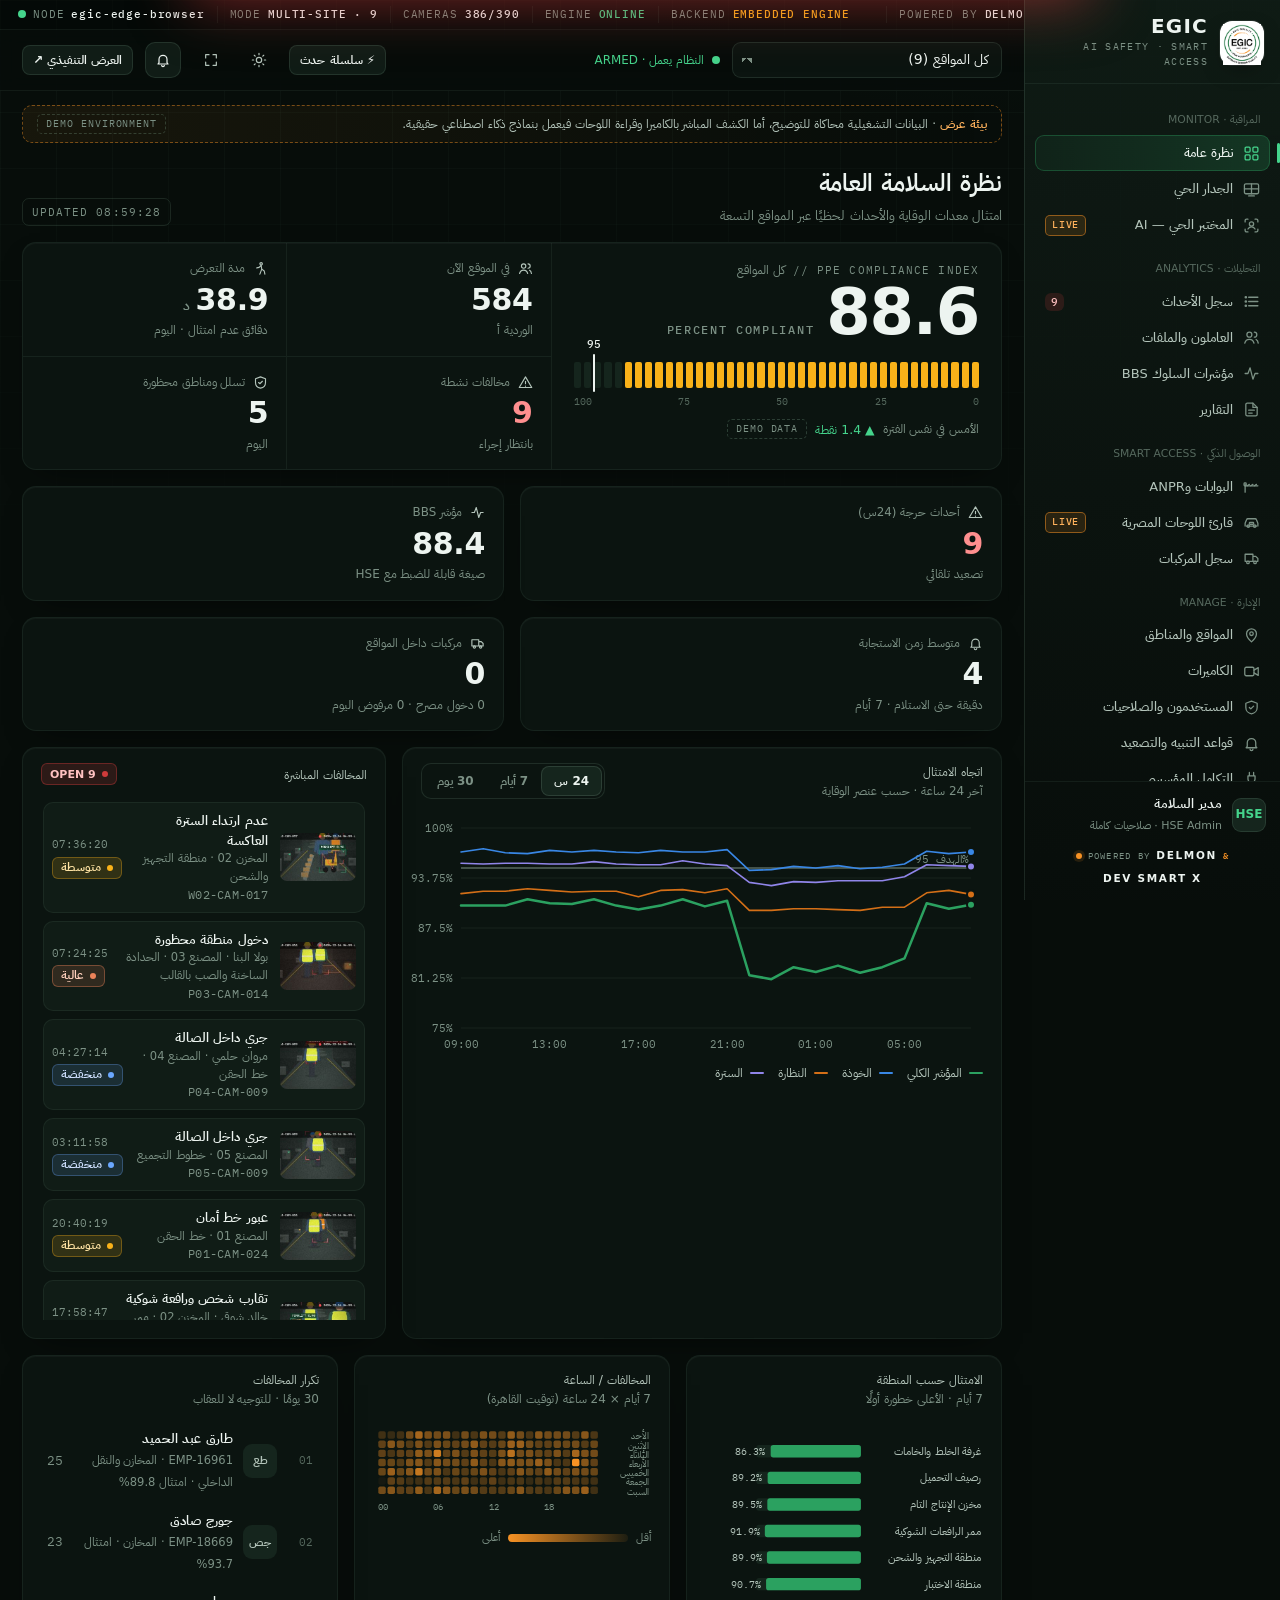
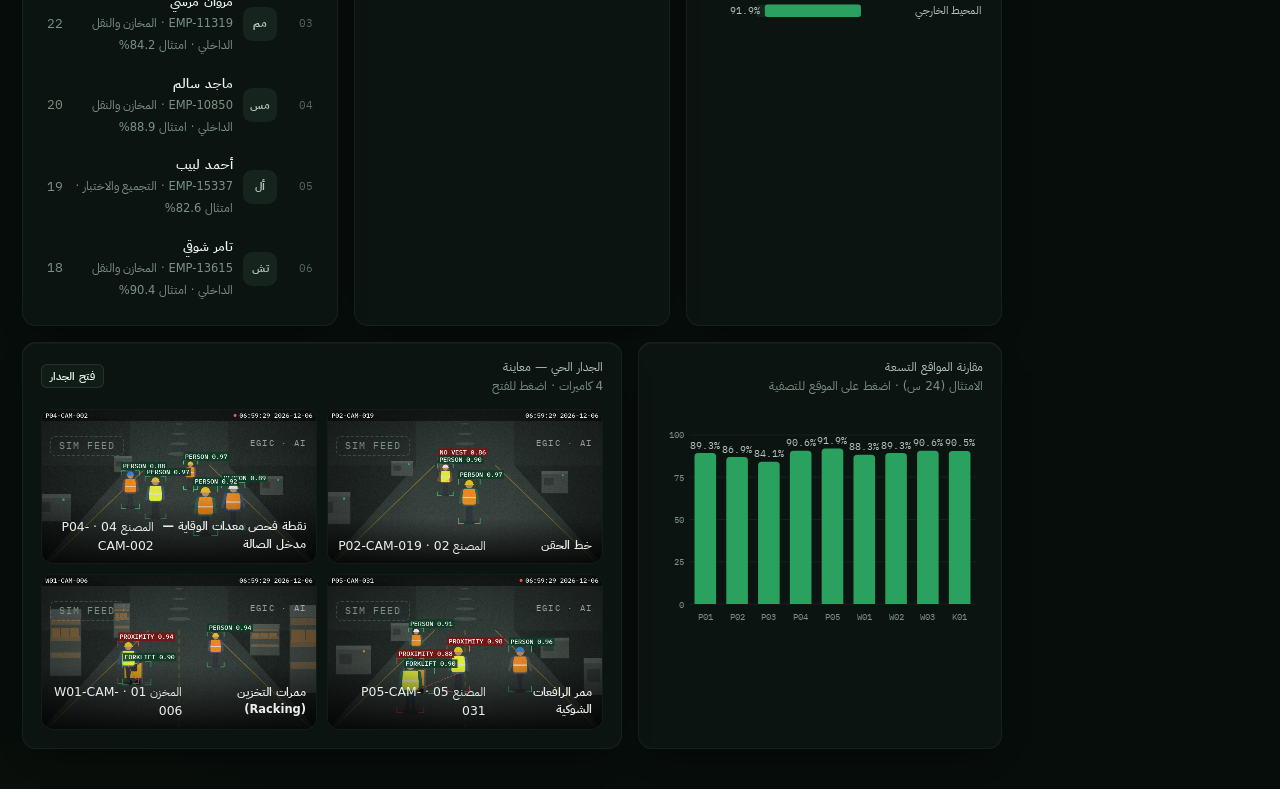
==== platform/console.html @ d5109652 "EGIC platform: real-time fire/smoke, smoking, PPE, pose and Egyptian ANPR - Adopt the EGIC web platf" ====
<!doctype html>
<html lang="ar" dir="rtl" data-theme="dark">
<head>
<meta charset="utf-8">
<meta name="viewport" content="width=device-width, initial-scale=1">
<title>EGIC · منصة السلامة والوصول الذكي</title>
<meta name="description" content="EGIC AI Safety & Smart Access Platform — Operations Console. POWERED BY DELMON & DEV SMART X">
<meta name="theme-color" content="#070D0A">
<link rel="icon" type="image/png" href="assets/egic-favicon.png">
<link rel="manifest" href="manifest.webmanifest">
<link rel="stylesheet" href="styles.css">
<link rel="stylesheet" href="console.css">
<script>try { var t = localStorage.getItem('egic-theme'); if (t) document.documentElement.setAttribute('data-theme', t); } catch (e) {}</script>
</head>
<body>
<div class="app" id="app">
  <aside class="side" id="side" aria-label="القائمة الرئيسية">
    <div class="side-brand">
      <div class="egic-badge"><img src="assets/egic-logo.png" alt="EGIC"></div>
      <div>
        <div class="egic-word">EGIC</div>
        <small>AI SAFETY · SMART ACCESS</small>
      </div>
    </div>
    <nav class="side-nav" id="nav"></nav>
    <div class="side-foot">
      <div class="user"><div class="av">HSE</div><div><b>مدير السلامة</b><span>HSE Admin · صلاحيات كاملة</span></div></div>
      <div class="powered"><span class="dot"></span>POWERED BY <b>DELMON</b><span class="amp">&amp;</span><b>DEV SMART X</b></div>
    </div>
  </aside>

  <main class="main">
    <div class="status" id="status" aria-live="polite"></div>
    <header class="top">
      <button class="btn btn--icon btn--ghost menu-btn" id="menuBtn" aria-label="القائمة"><svg viewBox="0 0 24 24" fill="none" stroke="currentColor" stroke-width="2" stroke-linecap="round"><path d="M4 6h16M4 12h16M4 18h16"/></svg></button>
      <select class="select site-select" id="siteSel" aria-label="اختيار الموقع"></select>
      <span class="armed hide-sm"><span class="dot dot--on"></span>النظام يعمل · ARMED</span>
      <span class="grow"></span>
      <button class="btn btn--sm" id="demoBtn" title="تشغيل سلسلة الحدث التوضيحية">⚡ سلسلة حدث</button>
      <button class="btn btn--icon btn--ghost" id="themeBtn" aria-label="تبديل الوضع الفاتح/الداكن"></button>
      <button class="btn btn--icon btn--ghost" id="fsBtn" aria-label="ملء الشاشة"></button>
      <button class="btn btn--icon bell" id="bellBtn" aria-label="التنبيهات"><span class="count" id="bellCount">0</span></button>
      <a class="btn btn--sm hide-sm" href="index.html">العرض التنفيذي ↗</a>
    </header>
    <div class="demo-ribbon" id="ribbon"><span><b>بيئة عرض</b> · البيانات التشغيلية محاكاة للتوضيح، أما الكشف المباشر بالكاميرا وقراءة اللوحات فيعمل بنماذج ذكاء اصطناعي حقيقية.</span><span class="tag-demo">DEMO ENVIRONMENT</span></div>
    <section class="view" id="view" tabindex="-1"></section>
  </main>
</div>

<div class="scrim" id="scrim"></div>
<aside class="drawer" id="drawer" aria-modal="true" role="dialog"><div class="drawer-h"><div id="drawerTitle"></div><button class="btn btn--icon btn--ghost" id="drawerClose" aria-label="إغلاق">✕</button></div><div class="drawer-b" id="drawerBody"></div></aside>
<div class="modal" id="modal" role="dialog" aria-modal="true"><div class="modal-box"><div class="modal-h"><b id="modalTitle"></b><button class="btn btn--icon btn--ghost" id="modalClose" aria-label="إغلاق">✕</button></div><div class="modal-b" id="modalBody"></div></div></div>
<div class="toasts" id="toasts" aria-live="polite"></div>
<div class="hz-alarm" id="hzAlarm" role="alertdialog" aria-labelledby="hzTitle" aria-live="assertive">
  <div class="hz-box">
    <div class="hz-head"><span class="hz-ic" id="hzIc">🔥</span><div><b id="hzTitle">إنذار حريق</b><span id="hzSub"></span></div></div>
    <img id="hzImg" alt="">
    <div class="hz-meta" id="hzMeta"></div>
    <div class="hz-actions"><button class="btn btn--accent" id="hzAck">استلام الإنذار وإيقاف الصفارة</button><button class="btn" id="hzView">عرض الحدث</button></div>
  </div>
</div>
<div class="sos" id="sos"><div class="sos-in"><img id="sosImg" alt=""><div><b id="sosTitle">🚨 إشارة استغاثة</b><span id="sosSub"></span></div><button class="btn btn--sm" id="sosAck">استلام</button></div></div>

<script src="config.js"></script>
<script src="js/arfix.js"></script>
<script src="js/engine.js"></script>
<script src="js/client.js"></script>
<script src="js/charts.js"></script>
<script src="js/scenes.js"></script>
<script src="js/console.js"></script>
<script src="js/console2.js"></script>
<script src="js/live.js"></script>
</body>
</html>
---- platform/styles.css ----
/*!
 * EGIC · AI Safety & Smart Access Platform — Design System
 * POWERED BY DELMON & DEV SMART X
 * Identity: EGIC green #126D37 · EGIC orange #F79224 · control-room dark
 */

/* ------------------------------------------------------------------ */
/* Fonts (bundled — works offline)                                      */
/* ------------------------------------------------------------------ */
@font-face { font-family: "EGIC Sans"; src: url(assets/fonts/montserrat-latin-var.woff2) format("woff2"); font-weight: 100 900; font-display: swap;
  unicode-range: U+0000-00FF, U+0131, U+0152-0153, U+02BB-02BC, U+02C6, U+02DA, U+02DC, U+0304, U+0308, U+0329, U+2000-206F, U+20AC, U+2122, U+2191, U+2193, U+2212, U+2215, U+FEFF, U+FFFD; }
@font-face { font-family: "EGIC Sans"; src: url(assets/fonts/plex-arabic-300.woff2) format("woff2"); font-weight: 300; font-display: swap; unicode-range: U+0600-06FF, U+0750-077F, U+0870-088E, U+0890-0891, U+0897-08E1, U+08E3-08FF, U+200C-200E, U+2010-2011, U+204F, U+2E41, U+FB50-FDFF, U+FE70-FE74, U+FE76-FEFC; }
@font-face { font-family: "EGIC Sans"; src: url(assets/fonts/plex-arabic-400.woff2) format("woff2"); font-weight: 400; font-display: swap; unicode-range: U+0600-06FF, U+0750-077F, U+0870-088E, U+0890-0891, U+0897-08E1, U+08E3-08FF, U+200C-200E, U+2010-2011, U+204F, U+2E41, U+FB50-FDFF, U+FE70-FE74, U+FE76-FEFC; }
@font-face { font-family: "EGIC Sans"; src: url(assets/fonts/plex-arabic-500.woff2) format("woff2"); font-weight: 500; font-display: swap; unicode-range: U+0600-06FF, U+0750-077F, U+0870-088E, U+0890-0891, U+0897-08E1, U+08E3-08FF, U+200C-200E, U+2010-2011, U+204F, U+2E41, U+FB50-FDFF, U+FE70-FE74, U+FE76-FEFC; }
@font-face { font-family: "EGIC Sans"; src: url(assets/fonts/plex-arabic-600.woff2) format("woff2"); font-weight: 600; font-display: swap; unicode-range: U+0600-06FF, U+0750-077F, U+0870-088E, U+0890-0891, U+0897-08E1, U+08E3-08FF, U+200C-200E, U+2010-2011, U+204F, U+2E41, U+FB50-FDFF, U+FE70-FE74, U+FE76-FEFC; }
@font-face { font-family: "EGIC Sans"; src: url(assets/fonts/plex-arabic-700.woff2) format("woff2"); font-weight: 700 900; font-display: swap; unicode-range: U+0600-06FF, U+0750-077F, U+0870-088E, U+0890-0891, U+0897-08E1, U+08E3-08FF, U+200C-200E, U+2010-2011, U+204F, U+2E41, U+FB50-FDFF, U+FE70-FE74, U+FE76-FEFC; }
@font-face { font-family: "Plex Mono"; src: url(assets/fonts/plex-mono-400.woff2) format("woff2"); font-weight: 400; font-display: swap; }
@font-face { font-family: "Plex Mono"; src: url(assets/fonts/plex-mono-500.woff2) format("woff2"); font-weight: 500 700; font-display: swap; }
/* Arabic inside mono labels falls back to Plex Sans Arabic instead of a system monospace font */
@font-face { font-family: "Plex Mono"; src: url(assets/fonts/plex-arabic-400.woff2) format("woff2"); font-weight: 400; font-display: swap; unicode-range: U+0600-06FF, U+0750-077F, U+0870-088E, U+0890-0891, U+0897-08E1, U+08E3-08FF, U+200C-200E, U+FB50-FDFF, U+FE70-FE74, U+FE76-FEFC; }
@font-face { font-family: "Plex Mono"; src: url(assets/fonts/plex-arabic-600.woff2) format("woff2"); font-weight: 500 700; font-display: swap; unicode-range: U+0600-06FF, U+0750-077F, U+0870-088E, U+0890-0891, U+0897-08E1, U+08E3-08FF, U+200C-200E, U+FB50-FDFF, U+FE70-FE74, U+FE76-FEFC; }

/* ------------------------------------------------------------------ */
/* Tokens                                                               */
/* ------------------------------------------------------------------ */
:root {
  color-scheme: dark;
  --font-ui: "EGIC Sans", "Segoe UI", Tahoma, system-ui, sans-serif;
  --font-mono: "Plex Mono", ui-monospace, "Cascadia Mono", Consolas, monospace;

  --bg-0: #040806; --bg-1: #070D0A; --bg-2: #0B1410; --bg-3: #101C16; --bg-4: #15251D; --bg-5: #1B2F25;
  --line-1: rgba(160, 214, 184, .075); --line-2: rgba(160, 214, 184, .13); --line-3: rgba(160, 214, 184, .22);
  --ink-1: #EDF4F0; --ink-2: #B4C5BB; --ink-3: #7C9185; --ink-4: #56695E;

  --egic-green: #126D37; --egic-orange: #F79224; --egic-ink: #1B1A19;
  --green: #2BA160; --green-hi: #45D48C; --green-soft: rgba(43, 161, 96, .14);
  --orange: #F79224; --orange-hi: #FFB25C; --orange-soft: rgba(247, 146, 36, .13);

  --good: #0ca30c; --warning: #fab219; --serious: #ec835a; --critical: #d03b3b;
  --good-soft: rgba(12, 163, 12, .14); --warning-soft: rgba(250, 178, 25, .14); --serious-soft: rgba(236, 131, 90, .15); --critical-soft: rgba(208, 59, 59, .17);
  --info: #6aa7ff; --info-soft: rgba(106, 167, 255, .13);

  --s1: #2BA160; --s2: #3987e5; --s3: #D46F17; --s4: #9085e9; --s5: #d55181;
  --heat: #F79224; --viz-surface: var(--bg-2);

  --r-1: 6px; --r-2: 10px; --r-3: 14px; --r-4: 20px;
  --shadow-1: 0 1px 0 rgba(255, 255, 255, .03) inset, 0 12px 32px -18px rgba(0, 0, 0, .75);
  --shadow-2: 0 30px 80px -30px rgba(0, 0, 0, .85), 0 0 0 1px var(--line-2);
  --ease: cubic-bezier(.2, .7, .2, 1);
  --sidebar: 256px;
}
:root[data-theme="light"] {
  color-scheme: light;
  --bg-0: #EEF2EF; --bg-1: #F5F7F5; --bg-2: #FFFFFF; --bg-3: #F3F6F4; --bg-4: #EAF0EC; --bg-5: #E1E9E4;
  --line-1: rgba(12, 48, 28, .07); --line-2: rgba(12, 48, 28, .12); --line-3: rgba(12, 48, 28, .2);
  --ink-1: #0E1A13; --ink-2: #3D5046; --ink-3: #62766A; --ink-4: #8A9A90;
  --green: #126D37; --green-hi: #0F7A3C; --green-soft: rgba(18, 109, 55, .09);
  --orange-soft: rgba(247, 146, 36, .12);
  --s1: #126D37; --s2: #2a78d6; --s3: #D2691E; --s4: #4a3aa7; --s5: #c2417a; --heat: #D2691E;
  --shadow-1: 0 1px 2px rgba(10, 30, 20, .06), 0 10px 30px -20px rgba(10, 30, 20, .25);
  --shadow-2: 0 30px 80px -30px rgba(10, 30, 20, .35), 0 0 0 1px var(--line-2);
}

/* ------------------------------------------------------------------ */
/* Base                                                                 */
/* ------------------------------------------------------------------ */
*, *::before, *::after { box-sizing: border-box; }
html { -webkit-text-size-adjust: 100%; text-size-adjust: 100%; }
body { margin: 0; background: var(--bg-1); color: var(--ink-1); font-family: var(--font-ui); font-size: 14px; line-height: 1.55; -webkit-font-smoothing: antialiased; text-rendering: optimizeLegibility; }
button, input, select, textarea { font: inherit; color: inherit; }
button { cursor: pointer; }
a { color: var(--green-hi); text-decoration: none; }
img, svg, canvas, video { display: block; max-width: 100%; }
::selection { background: rgba(247, 146, 36, .35); color: #fff; }
:focus-visible { outline: 2px solid var(--orange); outline-offset: 2px; border-radius: 4px; }
.mono { font-family: var(--font-mono); letter-spacing: .02em; }
.num { font-variant-numeric: tabular-nums; }
.ltr { direction: ltr; unicode-bidi: isolate; }
.muted { color: var(--ink-3); }
.hidden { display: none !important; }
.sr-only { position: absolute; width: 1px; height: 1px; overflow: hidden; clip: rect(0 0 0 0); white-space: nowrap; }
::-webkit-scrollbar { width: 10px; height: 10px; }
::-webkit-scrollbar-thumb { background: var(--line-3); border-radius: 10px; border: 2px solid transparent; background-clip: padding-box; }
::-webkit-scrollbar-track { background: transparent; }

/* ------------------------------------------------------------------ */
/* Brand elements                                                        */
/* ------------------------------------------------------------------ */
.egic-badge { width: 44px; height: 44px; border-radius: 12px; background: #fff; display: grid; place-items: center; padding: 3px; box-shadow: 0 0 0 1px rgba(255, 255, 255, .08), 0 8px 24px -10px rgba(0, 0, 0, .6); flex: none; }
.egic-badge img { width: 100%; height: 100%; object-fit: contain; }
.egic-word { font-family: var(--font-ui); font-weight: 800; letter-spacing: .06em; line-height: 1; }
.powered { display: inline-flex; align-items: center; gap: 8px; font-family: var(--font-mono); font-size: 10.5px; letter-spacing: .14em; text-transform: uppercase; color: var(--ink-3); white-space: nowrap; direction: ltr; }
.powered b { font-family: var(--font-ui); font-weight: 800; letter-spacing: .16em; color: var(--ink-1); }
.powered .amp { color: var(--orange); font-weight: 700; }
.powered .dot { width: 6px; height: 6px; border-radius: 50%; background: var(--orange); box-shadow: 0 0 0 3px var(--orange-soft); }
.powered--lg { font-size: 12px; gap: 10px; }
.powered--lg b { font-size: 14px; }

/* ------------------------------------------------------------------ */
/* Controls                                                             */
/* ------------------------------------------------------------------ */
.btn { display: inline-flex; align-items: center; justify-content: center; gap: 8px; height: 36px; padding: 0 14px; border-radius: var(--r-2); border: 1px solid var(--line-2); background: var(--bg-3); color: var(--ink-1); font-weight: 600; font-size: 13px; transition: background .18s var(--ease), border-color .18s var(--ease), transform .12s; white-space: nowrap; }
.btn:hover { background: var(--bg-4); border-color: var(--line-3); }
.btn:active { transform: translateY(1px); }
.btn:disabled { opacity: .45; cursor: not-allowed; }
.btn svg { width: 16px; height: 16px; flex: none; }
.btn--primary { background: var(--green); border-color: transparent; color: #fff; }
.btn--primary:hover { background: #239a57; }
.btn--accent { background: var(--orange); border-color: transparent; color: #1a1206; }
.btn--accent:hover { background: #ffa446; }
.btn--danger { background: var(--critical-soft); border-color: rgba(208, 59, 59, .45); color: #ffb4b4; }
.btn--ghost { background: transparent; border-color: transparent; color: var(--ink-2); }
.btn--ghost:hover { background: var(--bg-3); color: var(--ink-1); }
.btn--sm { height: 30px; padding: 0 10px; font-size: 12px; border-radius: 8px; }
.btn--xs { height: 24px; padding: 0 8px; font-size: 11px; border-radius: 6px; }
.btn--icon { width: 36px; padding: 0; }
.btn.is-live { border-color: rgba(43, 161, 96, .5); box-shadow: 0 0 0 3px var(--green-soft); }

.seg { display: inline-flex; background: var(--bg-2); border: 1px solid var(--line-2); border-radius: 10px; padding: 3px; gap: 2px; }
.seg button { border: 0; background: transparent; color: var(--ink-3); height: 28px; padding: 0 12px; border-radius: 7px; font-size: 12px; font-weight: 600; }
.seg button[aria-pressed="true"] { background: var(--bg-4); color: var(--ink-1); box-shadow: 0 0 0 1px var(--line-3); }
.seg button:hover { color: var(--ink-1); }

.field { display: grid; gap: 6px; }
.field > span { font-size: 11px; color: var(--ink-3); font-family: var(--font-mono); letter-spacing: .08em; text-transform: uppercase; }
.input, .select { height: 36px; border-radius: 9px; border: 1px solid var(--line-2); background: var(--bg-2); color: var(--ink-1); padding: 0 12px; min-width: 0; }
.select { padding-inline-end: 30px; appearance: none; background-image: linear-gradient(45deg, transparent 50%, var(--ink-3) 50%), linear-gradient(135deg, var(--ink-3) 50%, transparent 50%); background-position: left 14px center, left 9px center; background-size: 5px 5px, 5px 5px; background-repeat: no-repeat; }
.input:focus, .select:focus { outline: none; border-color: var(--green); box-shadow: 0 0 0 3px var(--green-soft); }
.input::placeholder { color: var(--ink-4); }
.switch { display: inline-flex; align-items: center; gap: 8px; font-size: 12.5px; color: var(--ink-2); cursor: pointer; user-select: none; }
.switch input { appearance: none; width: 34px; height: 20px; border-radius: 20px; background: var(--bg-5); position: relative; transition: background .2s; margin: 0; cursor: pointer; }
.switch input::after { content: ""; position: absolute; top: 3px; inset-inline-start: 3px; width: 14px; height: 14px; border-radius: 50%; background: #fff; transition: inset-inline-start .2s var(--ease); }
.switch input:checked { background: var(--green); }
.switch input:checked::after { inset-inline-start: 17px; }

/* chips & badges */
.chip { display: inline-flex; align-items: center; gap: 6px; height: 24px; padding: 0 9px; border-radius: 999px; background: var(--bg-3); border: 1px solid var(--line-2); color: var(--ink-2); font-size: 11.5px; white-space: nowrap; }
.chip i { width: 7px; height: 7px; border-radius: 50%; background: currentColor; flex: none; }
.badge { display: inline-flex; align-items: center; gap: 6px; height: 22px; padding: 0 8px; border-radius: 6px; font-size: 11px; font-weight: 600; border: 1px solid transparent; white-space: nowrap; line-height: 1; }
.badge::before { content: ""; width: 6px; height: 6px; border-radius: 50%; background: var(--bc, currentColor); flex: none; }
.badge--critical { --bc: var(--critical); background: var(--critical-soft); border-color: rgba(208, 59, 59, .38); color: #ffc2c2; }
.badge--high { --bc: var(--serious); background: var(--serious-soft); border-color: rgba(236, 131, 90, .38); color: #ffd1bd; }
.badge--medium { --bc: var(--warning); background: var(--warning-soft); border-color: rgba(250, 178, 25, .32); color: #ffe3a3; }
.badge--low { --bc: var(--info); background: var(--info-soft); border-color: rgba(106, 167, 255, .3); color: #cfe0ff; }
.badge--good { --bc: var(--good); background: var(--good-soft); border-color: rgba(12, 163, 12, .35); color: #b9f0c7; }
.badge--neutral { --bc: var(--ink-3); background: var(--bg-3); border-color: var(--line-2); color: var(--ink-2); }
.badge--live { --bc: var(--orange); background: var(--orange-soft); border-color: rgba(247, 146, 36, .45); color: #ffd6a8; }
.badge--live::before { animation: pulse 1.4s infinite; }
:root[data-theme="light"] .badge--critical { color: #8f1f1f; } :root[data-theme="light"] .badge--high { color: #8a3c17; } :root[data-theme="light"] .badge--medium { color: #7a5200; } :root[data-theme="light"] .badge--low { color: #1c4f9c; } :root[data-theme="light"] .badge--good { color: #0b6b0b; } :root[data-theme="light"] .badge--live { color: #8a4c00; }
.tag-demo { display: inline-flex; align-items: center; gap: 6px; height: 20px; padding: 0 8px; border-radius: 5px; border: 1px dashed var(--line-3); color: var(--ink-3); font-family: var(--font-mono); font-size: 9.5px; letter-spacing: .1em; text-transform: uppercase; white-space: nowrap; }
.tag-real { display: inline-flex; align-items: center; gap: 6px; height: 20px; padding: 0 8px; border-radius: 5px; border: 1px solid rgba(247, 146, 36, .5); background: var(--orange-soft); color: var(--orange-hi); font-family: var(--font-mono); font-size: 9.5px; letter-spacing: .1em; text-transform: uppercase; white-space: nowrap; }
:root[data-theme="light"] .tag-real { color: #8a4c00; }

@keyframes pulse { 0% { box-shadow: 0 0 0 0 rgba(247, 146, 36, .6); } 70% { box-shadow: 0 0 0 6px rgba(247, 146, 36, 0); } 100% { box-shadow: 0 0 0 0 rgba(247, 146, 36, 0); } }
@keyframes pulse-green { 0% { box-shadow: 0 0 0 0 rgba(69, 212, 140, .55); } 70% { box-shadow: 0 0 0 6px rgba(69, 212, 140, 0); } 100% { box-shadow: 0 0 0 0 rgba(69, 212, 140, 0); } }
@keyframes spin { to { transform: rotate(360deg); } }
@keyframes fade-up { from { opacity: 0; transform: translateY(8px); } to { opacity: 1; transform: none; } }
@keyframes flash-red { 0%, 100% { box-shadow: 0 0 0 0 rgba(208, 59, 59, 0); } 30% { box-shadow: 0 0 0 4px rgba(208, 59, 59, .9), 0 0 60px rgba(208, 59, 59, .45); } }
.dot { width: 8px; height: 8px; border-radius: 50%; display: inline-block; flex: none; }
.dot--on { background: var(--green-hi); animation: pulse-green 2s infinite; }
.dot--warn { background: var(--warning); } .dot--off { background: var(--critical); } .dot--idle { background: var(--ink-4); }

/* cards */
.card { background: var(--bg-2); border: 1px solid var(--line-1); border-radius: var(--r-3); box-shadow: var(--shadow-1); position: relative; min-width: 0; }
.card-h { display: flex; align-items: center; justify-content: space-between; gap: 12px; padding: 14px 18px 10px; min-height: 48px; }
.card-t { font-family: var(--font-mono); font-size: 11.5px; letter-spacing: .12em; text-transform: uppercase; color: var(--ink-2); display: flex; align-items: center; gap: 8px; }
.card-t svg { width: 16px; height: 16px; flex: none; color: var(--ink-3); }
.card-t b { font-family: var(--font-ui); font-size: 14px; letter-spacing: 0; text-transform: none; color: var(--ink-1); font-weight: 600; }
.card-sub { font-size: 12px; color: var(--ink-3); }
.card-b { padding: 4px 18px 18px; }
.card-actions { display: flex; gap: 6px; align-items: center; flex-wrap: wrap; }
.card--flush .card-b { padding: 0; }
.card-foot { border-top: 1px solid var(--line-1); padding: 10px 18px; font-size: 11.5px; color: var(--ink-3); display: flex; align-items: center; justify-content: space-between; gap: 10px; }

/* stat tiles */
.stat { padding: 16px 18px; display: grid; gap: 6px; align-content: start; }
.stat-l { font-size: 11px; color: var(--ink-3); font-family: var(--font-mono); letter-spacing: .1em; text-transform: uppercase; display: flex; align-items: center; gap: 8px; }
.stat-l svg { width: 15px; height: 15px; color: var(--ink-2); }
.stat-v { font-size: 30px; font-weight: 600; line-height: 1.05; letter-spacing: -.01em; }
.stat-v small { font-size: 13px; color: var(--ink-3); font-weight: 500; margin-inline-start: 6px; }
.stat-s { font-size: 12px; color: var(--ink-3); display: flex; align-items: center; gap: 8px; flex-wrap: wrap; }
.delta { font-family: var(--font-mono); font-size: 11.5px; }
.delta.up-good, .delta.down-good { color: var(--green-hi); }
.delta.up-bad, .delta.down-bad { color: #ff8a8a; }
.stat-v.is-critical { color: #ff8f8f; }
:root[data-theme="light"] .stat-v.is-critical { color: #b42424; }

/* tables */
.table-wrap { overflow: auto; max-width: 100%; }
.tbl { width: 100%; border-collapse: separate; border-spacing: 0; font-size: 13px; }
.tbl th { position: sticky; top: 0; background: var(--bg-2); z-index: 1; text-align: start; font-family: var(--font-mono); font-weight: 500; font-size: 10.5px; letter-spacing: .12em; text-transform: uppercase; color: var(--ink-3); padding: 10px 14px; border-bottom: 1px solid var(--line-2); white-space: nowrap; }
.tbl td { padding: 10px 14px; border-bottom: 1px solid var(--line-1); vertical-align: middle; }
.tbl tr.is-click { cursor: pointer; }
.tbl tbody tr:hover td { background: var(--bg-3); }
.tbl tr.is-new td { animation: row-new 2.4s var(--ease); }
@keyframes row-new { 0% { background: rgba(247, 146, 36, .22); } 100% { background: transparent; } }
.tbl .thumb { width: 64px; height: 40px; border-radius: 6px; object-fit: cover; background: var(--bg-4); border: 1px solid var(--line-2); }
.tbl .strong { font-weight: 600; }
.pager { display: flex; align-items: center; justify-content: space-between; gap: 10px; padding: 10px 14px; font-size: 12px; color: var(--ink-3); }

/* toasts */
.toasts { position: fixed; bottom: 20px; left: 20px; z-index: 90; display: grid; gap: 10px; width: min(380px, calc(100vw - 32px)); }
.toast { display: grid; grid-template-columns: auto 1fr auto; gap: 12px; align-items: center; background: var(--bg-3); border: 1px solid var(--line-3); border-radius: 12px; padding: 12px 14px; box-shadow: var(--shadow-2); animation: fade-up .3s var(--ease); }
.toast img { width: 64px; height: 40px; object-fit: cover; border-radius: 6px; }
.toast-t { font-weight: 600; font-size: 13px; }
.toast-s { font-size: 12px; color: var(--ink-3); }
.toast--critical { border-color: rgba(208, 59, 59, .6); box-shadow: var(--shadow-2), 0 0 0 1px rgba(208, 59, 59, .35), 0 0 40px -10px rgba(208, 59, 59, .6); }
.toast--live { border-color: rgba(247, 146, 36, .6); }

/* drawer + modal */
.scrim { position: fixed; inset: 0; background: rgba(0, 0, 0, .55); backdrop-filter: blur(3px); z-index: 70; opacity: 0; pointer-events: none; transition: opacity .25s; }
.scrim.is-open { opacity: 1; pointer-events: auto; }
.drawer { position: fixed; top: 0; bottom: 0; left: 0; width: min(560px, 100vw); background: var(--bg-2); border-inline-end: 1px solid var(--line-2); z-index: 80; transform: translateX(-102%); visibility: hidden; transition: transform .32s var(--ease), visibility 0s linear .32s; display: flex; flex-direction: column; box-shadow: var(--shadow-2); }
.drawer.is-open { transform: none; visibility: visible; transition: transform .32s var(--ease), visibility 0s; }
.drawer-h { display: flex; align-items: center; justify-content: space-between; padding: 16px 20px; border-bottom: 1px solid var(--line-2); gap: 12px; }
.drawer-b { padding: 18px 20px; overflow: auto; flex: 1; }
.modal { position: fixed; z-index: 85; inset: 0; display: grid; place-items: center; padding: 20px; pointer-events: none; }
.modal-box { width: min(680px, 100%); max-height: calc(100vh - 40px); overflow: auto; background: var(--bg-2); border: 1px solid var(--line-2); border-radius: 16px; box-shadow: var(--shadow-2); pointer-events: none; visibility: hidden; transform: translateY(10px) scale(.98); opacity: 0; transition: transform .28s var(--ease), opacity .28s, visibility 0s linear .28s; }
.modal.is-open .modal-box { transform: none; opacity: 1; pointer-events: auto; visibility: visible; transition: transform .28s var(--ease), opacity .28s, visibility 0s; }
.modal-h { display: flex; justify-content: space-between; align-items: center; gap: 10px; padding: 16px 20px; border-bottom: 1px solid var(--line-1); }
.modal-b { padding: 18px 20px; }
.kv { display: grid; grid-template-columns: minmax(110px, 38%) 1fr; gap: 8px 14px; font-size: 13px; }
.kv dt { color: var(--ink-3); font-size: 12px; }
.kv dd { margin: 0; font-weight: 500; min-width: 0; overflow-wrap: anywhere; }

/* ------------------------------------------------------------------ */
/* Charts                                                               */
/* ------------------------------------------------------------------ */
.viz { direction: ltr; position: relative; width: 100%; }
.viz svg { overflow: visible; }
.viz-grid { stroke: var(--line-1); stroke-width: 1; }
.viz-target { stroke: var(--ink-3); stroke-width: 1; }
.viz-target-label { fill: var(--ink-3); }
.viz-tick { fill: var(--ink-3); font-family: var(--font-mono); font-size: 10.5px; }
.viz-label { fill: var(--ink-2); font-family: var(--font-ui); font-size: 12px; }
.viz-value { fill: var(--ink-2); font-family: var(--font-mono); font-size: 11px; }
.viz-cross { stroke: var(--ink-3); stroke-width: 1; }
.viz-track { fill: var(--bg-4); }
.viz-bar { transition: filter .15s; }
.viz-bar.is-hover { filter: brightness(1.25); }
.viz-cell.is-hover { stroke: var(--ink-1); stroke-width: 1; }
.viz-hit.is-click { cursor: pointer; }
.viz-legend { display: flex; flex-wrap: wrap; gap: 6px 14px; margin-top: 10px; font-size: 12px; color: var(--ink-2); }
.viz-legend-item { display: inline-flex; align-items: center; gap: 7px; background: none; border: 0; padding: 0; color: inherit; }
.viz-legend-item.is-muted { opacity: .45; }
.viz-legend-key.is-line { width: 14px; height: 2px; border-radius: 2px; }
.viz-legend-key.is-rect { width: 10px; height: 10px; border-radius: 2px; }
.viz-tip { position: fixed; top: 0; left: 0; z-index: 200; pointer-events: none; opacity: 0; transition: opacity .12s; background: var(--bg-4); border: 1px solid var(--line-3); border-radius: 10px; padding: 9px 11px; min-width: 150px; box-shadow: var(--shadow-2); font-size: 12px; }
.viz-tip-title { font-family: var(--font-mono); font-size: 10.5px; color: var(--ink-3); margin-bottom: 6px; letter-spacing: .06em; }
.viz-tip-row { display: grid; grid-template-columns: 14px auto 1fr; gap: 8px; align-items: center; }
.viz-tip-key { width: 12px; height: 2px; border-radius: 2px; }
.viz-tip-row strong { font-family: var(--font-mono); font-size: 12.5px; color: var(--ink-1); }
.viz-tip-label { color: var(--ink-3); }
.viz-scale { display: flex; align-items: center; gap: 8px; font-size: 11px; color: var(--ink-3); margin-top: 8px; justify-content: flex-start; direction: rtl; }
.viz-scale i { width: 120px; height: 8px; border-radius: 4px; background: linear-gradient(to left, rgba(247, 146, 36, .08), var(--heat)); }
.viz-table { width: 100%; border-collapse: collapse; font-size: 12.5px; }
.viz-table th, .viz-table td { padding: 7px 10px; border-bottom: 1px solid var(--line-1); text-align: start; }
.viz-table th { color: var(--ink-3); font-weight: 500; font-size: 11px; }
.viz-spark { display: inline-block; vertical-align: middle; }
.viz-meter { position: relative; display: grid; grid-template-columns: repeat(40, 1fr); gap: 3px; height: 26px; direction: ltr; }
.viz-meter i { border-radius: 2px; background: var(--bg-4); }
.viz-meter i.is-bad { background: var(--critical); } .viz-meter i.is-warn { background: var(--warning); } .viz-meter i.is-good { background: var(--green); } .viz-meter i.is-off { background: var(--bg-4); }
.viz-meter-target { position: absolute; top: -8px; bottom: -4px; width: 2px; background: var(--ink-1); border-radius: 2px; }
.viz-meter-target span { position: absolute; top: -18px; left: 50%; transform: translateX(-50%); font-family: var(--font-mono); font-size: 10.5px; color: var(--ink-1); }
.viz-meter-scale { display: flex; justify-content: space-between; direction: rtl; font-family: var(--font-mono); font-size: 10px; color: var(--ink-4); margin-top: 6px; }
.viz-meter { direction: rtl; }

/* ------------------------------------------------------------------ */
/* Licence plates                                                        */
/* ------------------------------------------------------------------ */
.plate { display: inline-flex; flex-direction: column; border-radius: 6px; overflow: hidden; background: #f6f6f1; border: 2px solid #1c1c1c; color: #111; box-shadow: 0 2px 0 rgba(0, 0, 0, .35); min-width: 150px; font-family: var(--font-ui); vertical-align: middle; }
.plate-band { display: flex; justify-content: space-between; align-items: center; padding: 1px 8px; background: #7fb2df; color: #0c1d33; font-weight: 800; font-size: 10px; letter-spacing: .12em; line-height: 1.4; }
.plate-band span:last-child { letter-spacing: 0; font-size: 11px; }
.plate--truck .plate-band { background: #d9534a; color: #fff; }
.plate--visitor .plate-band { background: #e39a3b; color: #1a1206; }
.plate-body { display: flex; flex-wrap: nowrap; white-space: nowrap; align-items: center; justify-content: space-between; padding: 2px 10px; gap: 8px; font-weight: 700; font-size: 20px; line-height: 1.35; }
.plate-body i { width: 1.5px; align-self: stretch; background: #222; margin: 3px 0; }
.plate-digits { letter-spacing: .06em; }
.plate-letters { letter-spacing: .02em; }
.plate--sm { min-width: 104px; border-width: 1.5px; } .plate--sm .plate-band { font-size: 7.5px; padding: 0 6px; } .plate--sm .plate-band span:last-child { font-size: 8.5px; } .plate--sm .plate-body { font-size: 14px; padding: 0 7px; gap: 5px; }
.plate--lg { min-width: 260px; border-width: 3px; border-radius: 9px; } .plate--lg .plate-band { font-size: 13px; padding: 2px 12px; } .plate--lg .plate-band span:last-child { font-size: 15px; } .plate--lg .plate-body { font-size: 40px; padding: 4px 16px; }
.plate--ksa { background: #fbfbf7; }
.plate-ksa { font-family: var(--font-mono); font-size: 9px; background: #0d6b3d; color: #fff; padding: 2px 3px; border-radius: 2px; margin-inline-start: 4px; }
.plate-latin { font-family: var(--font-mono); font-size: 11px; text-align: center; border-top: 1px solid #ccc; padding: 1px 0; }

/* ------------------------------------------------------------------ */
/* Motion preferences                                                     */
/* ------------------------------------------------------------------ */
@media (prefers-reduced-motion: reduce) {
  *, *::before, *::after { animation-duration: .001ms !important; animation-iteration-count: 1 !important; transition-duration: .001ms !important; scroll-behavior: auto !important; }
}

/* Arabic is cursive: tracked / monospace label styles must not apply to Arabic runs (see js/arfix.js) */
.ar-run { font-family: var(--font-ui) !important; letter-spacing: 0 !important; text-transform: none !important; font-size: 1.08em; }
---- platform/console.css ----
/*!
 * EGIC · Operations Console — layout & views
 * POWERED BY DELMON & DEV SMART X
 */
.app { display: grid; grid-template-columns: var(--sidebar) minmax(0, 1fr); min-height: 100vh; background: radial-gradient(1200px 600px at 85% -10%, rgba(18, 109, 55, .16), transparent 60%), radial-gradient(900px 500px at 0% 110%, rgba(247, 146, 36, .06), transparent 60%), var(--bg-1); }
.app::before { content: ""; position: fixed; inset: 0; pointer-events: none; background-image: linear-gradient(var(--line-1) 1px, transparent 1px), linear-gradient(90deg, var(--line-1) 1px, transparent 1px); background-size: 56px 56px; mask-image: linear-gradient(to bottom, rgba(0, 0, 0, .55), transparent 70%); z-index: 0; }

/* sidebar (right side in RTL) */
.side { position: sticky; top: 0; height: 100vh; display: flex; flex-direction: column; background: linear-gradient(180deg, rgba(16, 28, 22, .92), rgba(8, 14, 11, .96)); border-inline-end: 1px solid var(--line-2); z-index: 5; }
.side-brand { display: flex; align-items: center; gap: 12px; padding: 16px 16px 14px; border-bottom: 1px solid var(--line-1); }
.side-brand .egic-word { font-size: 20px; }
.side-brand small { display: block; font-family: var(--font-mono); font-size: 9.5px; letter-spacing: .14em; color: var(--ink-3); margin-top: 4px; text-transform: uppercase; }
.side-nav { flex: 1; overflow: auto; padding: 10px 10px 16px; }
.nav-group { margin-top: 12px; }
.nav-group > span { display: block; padding: 6px 10px; font-family: var(--font-mono); font-size: 10px; letter-spacing: .18em; color: var(--ink-4); text-transform: uppercase; }
.nav-item { display: flex; align-items: center; gap: 10px; width: 100%; height: 36px; padding: 0 10px; border-radius: 9px; border: 0; background: transparent; color: var(--ink-2); font-size: 13px; font-weight: 500; text-align: start; position: relative; transition: background .15s, color .15s; }
.nav-item svg { width: 17px; height: 17px; color: var(--ink-3); flex: none; }
.nav-item:hover { background: var(--bg-3); color: var(--ink-1); }
.nav-item.is-active { background: linear-gradient(90deg, rgba(43, 161, 96, .08), rgba(43, 161, 96, .22)); color: var(--ink-1); box-shadow: inset 0 0 0 1px rgba(43, 161, 96, .35); }
.nav-item.is-active::before { content: ""; position: absolute; inset-inline-start: -10px; top: 8px; bottom: 8px; width: 3px; border-radius: 3px; background: var(--green-hi); }
.nav-item.is-active svg { color: var(--green-hi); }
.nav-item .nav-badge { margin-inline-start: auto; font-family: var(--font-mono); font-size: 9.5px; letter-spacing: .08em; padding: 2px 6px; border-radius: 5px; border: 1px solid rgba(247, 146, 36, .5); color: var(--orange-hi); background: var(--orange-soft); }
.nav-item .nav-count { margin-inline-start: auto; font-family: var(--font-mono); font-size: 10.5px; color: #ffc2c2; background: var(--critical-soft); border-radius: 6px; padding: 1px 6px; }
.side-foot { border-top: 1px solid var(--line-1); padding: 12px 14px 14px; display: grid; gap: 12px; }
.user { display: flex; align-items: center; gap: 10px; }
.user .av { width: 34px; height: 34px; border-radius: 9px; background: var(--bg-4); border: 1px solid var(--line-2); display: grid; place-items: center; font-weight: 700; color: var(--green-hi); font-size: 12px; }
.user b { display: block; font-size: 13px; font-weight: 600; }
.user span { font-size: 11px; color: var(--ink-3); }
.side-foot .powered { font-size: 9px; gap: 6px; flex-wrap: wrap; white-space: normal; justify-content: center; }
.side-foot .powered b { font-size: 10.5px; }

/* main column */
.main { min-width: 0; display: flex; flex-direction: column; position: relative; z-index: 1; }
.status { direction: ltr; display: flex; align-items: center; gap: 0; height: 30px; padding: 0 18px; border-bottom: 1px solid var(--line-1); background: rgba(4, 8, 6, .6); font-family: var(--font-mono); font-size: 10.5px; letter-spacing: .08em; color: var(--ink-3); overflow: hidden; white-space: nowrap; }
.status > span { display: inline-flex; align-items: center; gap: 7px; padding: 0 12px; border-inline-start: 1px solid var(--line-1); }
.status > span:first-child { border: 0; padding-inline-start: 0; }
.status b { color: var(--ink-1); font-weight: 500; }
.status .ok { color: var(--green-hi); } .status .warn { color: var(--warning); }
.status .spacer { flex: 1; border: 0; }
.top { position: sticky; top: 0; z-index: 20; display: flex; align-items: center; gap: 12px; padding: 12px 22px; background: rgba(7, 13, 10, .82); backdrop-filter: saturate(1.2) blur(10px); border-bottom: 1px solid var(--line-1); }
:root[data-theme="light"] .top { background: rgba(245, 247, 245, .9); }
:root[data-theme="light"] .status { background: rgba(255, 255, 255, .7); }
:root[data-theme="light"] .side { background: #fff; }
.top .site-select { min-width: 190px; }
.top .grow { flex: 1; }
.armed { display: inline-flex; align-items: center; gap: 8px; font-family: var(--font-mono); font-size: 11px; letter-spacing: .12em; color: var(--green-hi); }
.bell { position: relative; }
.bell .count { position: absolute; top: -5px; inset-inline-end: -5px; min-width: 18px; height: 18px; padding: 0 5px; border-radius: 9px; background: var(--critical); color: #fff; font-size: 10px; font-weight: 700; display: grid; place-items: center; font-family: var(--font-mono); }
.demo-ribbon { display: flex; align-items: center; justify-content: space-between; gap: 12px; margin: 14px 22px 0; padding: 8px 14px; border-radius: 10px; border: 1px dashed rgba(247, 146, 36, .45); background: linear-gradient(90deg, rgba(247, 146, 36, .07), transparent); font-size: 12px; color: var(--ink-2); }
.demo-ribbon b { color: var(--orange-hi); font-weight: 600; }
:root[data-theme="light"] .demo-ribbon b { color: #8a4c00; }
.view:focus { outline: none; }
.view { padding: 18px 22px 40px; display: grid; gap: 16px; align-content: start; min-width: 0; }
.view-h { display: flex; align-items: flex-end; justify-content: space-between; gap: 14px; flex-wrap: wrap; margin-top: 4px; }
.view-h h1 { margin: 0; font-size: 24px; font-weight: 600; letter-spacing: -.01em; }
.view-h p { margin: 4px 0 0; color: var(--ink-3); font-size: 13px; }
.view-h .actions { display: flex; gap: 8px; align-items: center; flex-wrap: wrap; }
.updated { font-family: var(--font-mono); font-size: 10.5px; letter-spacing: .1em; color: var(--ink-3); border: 1px solid var(--line-2); border-radius: 7px; padding: 5px 9px; }
.filters { display: flex; flex-wrap: wrap; gap: 10px; align-items: end; }
.filters .field { min-width: 150px; }

.grid { display: grid; gap: 16px; }
.g-4 { grid-template-columns: repeat(4, minmax(0, 1fr)); }
.g-3 { grid-template-columns: repeat(3, minmax(0, 1fr)); }
.g-2 { grid-template-columns: repeat(2, minmax(0, 1fr)); }
.g-main { grid-template-columns: minmax(0, 1.65fr) minmax(0, 1fr); }
.g-main-r { grid-template-columns: minmax(0, 1fr) minmax(0, 1.65fr); }
.span-2 { grid-column: span 2; }
.hero-kpi { display: grid; grid-template-columns: minmax(0, 1.7fr) repeat(2, minmax(0, 1fr)); gap: 0; }
.hero-kpi > * + * { border-inline-start: 1px solid var(--line-1); }
.kpi-main { padding: 18px 22px 20px; }
.kpi-main .big { font-size: 64px; font-weight: 600; line-height: 1; letter-spacing: -.02em; display: flex; align-items: baseline; gap: 12px; }
.kpi-main .big small { font-size: 12px; font-family: var(--font-mono); letter-spacing: .14em; color: var(--ink-3); font-weight: 500; }
.kpi-stack { display: grid; }
.kpi-stack > * + * { border-top: 1px solid var(--line-1); }

/* live feed list */
.feed { display: grid; gap: 8px; max-height: 520px; overflow: auto; padding: 2px; }
.feed-item { display: grid; grid-template-columns: 76px 1fr auto; gap: 12px; align-items: center; padding: 8px; border-radius: 10px; border: 1px solid var(--line-1); background: var(--bg-3); cursor: pointer; transition: border-color .15s, background .15s; text-align: start; width: 100%; color: inherit; }
.feed-item:hover { border-color: var(--line-3); background: var(--bg-4); }
.feed-item img { width: 76px; height: 48px; border-radius: 7px; object-fit: cover; background: var(--bg-5); }
.feed-item .ft { font-weight: 600; font-size: 12.5px; }
.feed-item .fs { font-size: 11.5px; color: var(--ink-3); }
.feed-item .fm { font-family: var(--font-mono); font-size: 10.5px; color: var(--ink-3); text-align: end; display: grid; gap: 4px; justify-items: end; }
.feed-item.is-new { animation: fade-up .35s var(--ease), row-new 2.4s var(--ease); }
.feed-item.is-live { border-color: rgba(247, 146, 36, .5); }
.empty { padding: 28px; text-align: center; color: var(--ink-3); font-size: 13px; }

/* repeat offenders / ranked list */
.rank { display: grid; gap: 4px; }
.rank-row { display: grid; grid-template-columns: 26px 34px 1fr auto; gap: 10px; align-items: center; padding: 7px 6px; border-radius: 8px; cursor: pointer; }
.rank-row:hover { background: var(--bg-3); }
.rank-row .n { font-family: var(--font-mono); color: var(--ink-4); font-size: 11px; }
.rank-row .av { width: 34px; height: 34px; border-radius: 9px; background: var(--bg-4); display: grid; place-items: center; font-size: 11px; font-weight: 700; color: var(--ink-2); overflow: hidden; }
.rank-row .av img { width: 100%; height: 100%; object-fit: cover; }
.rank-row b { display: block; font-size: 13px; font-weight: 600; }
.rank-row span { font-size: 11.5px; color: var(--ink-3); }
.rank-row .v { font-family: var(--font-mono); font-size: 13px; }

/* live wall */
.wall { display: grid; gap: 10px; }
.wall.n1 { grid-template-columns: 1fr; } .wall.n4 { grid-template-columns: repeat(2, minmax(0, 1fr)); } .wall.n9 { grid-template-columns: repeat(3, minmax(0, 1fr)); } .wall.n16 { grid-template-columns: repeat(4, minmax(0, 1fr)); }
.tile { position: relative; border-radius: 12px; overflow: hidden; background: #000; border: 1px solid var(--line-2); aspect-ratio: 16 / 9; }
.tile canvas, .tile video { width: 100%; height: 100%; object-fit: cover; display: block; }
.tile-cap { position: absolute; inset-inline: 0; bottom: 0; display: flex; justify-content: space-between; align-items: center; gap: 8px; padding: 18px 10px 8px; background: linear-gradient(transparent, rgba(0, 0, 0, .82)); font-size: 11.5px; color: #e9f0ec; }
.tile-cap b { font-weight: 600; }
.tile-tag { position: absolute; top: 26px; left: 8px; }
.tile.is-alert { animation: flash-red 1.2s 2; border-color: rgba(208, 59, 59, .8); }
.tile .brandmark { position: absolute; top: 26px; right: 10px; font-family: var(--font-mono); font-size: 9px; letter-spacing: .14em; color: rgba(255, 255, 255, .55); direction: ltr; }

/* ---------------- live AI lab ---------------- */
.lab { display: grid; grid-template-columns: minmax(0, 1fr) 360px; gap: 16px; align-items: start; }
.lab-stage { position: relative; border-radius: 16px; overflow: hidden; background: #020403; border: 1px solid var(--line-2); aspect-ratio: 16 / 9; box-shadow: var(--shadow-2); }
.lab-stage canvas { position: absolute; inset: 0; width: 100%; height: 100%; }
.lab-stage video { position: absolute; width: 1px; height: 1px; opacity: 0; pointer-events: none; }
.lab-stage.is-alert { animation: flash-red 1.1s 2; }
.lab-hud { position: absolute; top: 12px; inset-inline: 12px; display: flex; justify-content: space-between; gap: 10px; pointer-events: none; }
.lab-hud .l, .lab-hud .r { display: flex; gap: 8px; flex-wrap: wrap; }
.hud-chip { display: inline-flex; align-items: center; gap: 7px; height: 26px; padding: 0 10px; border-radius: 8px; background: rgba(0, 0, 0, .55); backdrop-filter: blur(6px); border: 1px solid rgba(255, 255, 255, .12); color: #eef5f1; font-family: var(--font-mono); font-size: 11px; letter-spacing: .06em; direction: ltr; }
.hud-chip.rec::before { content: ""; width: 8px; height: 8px; border-radius: 50%; background: #ff4d4d; animation: pulse 1.4s infinite; }
.lab-brand { position: absolute; bottom: 10px; inset-inline-start: 12px; pointer-events: none; }
.lab-brand .powered { color: rgba(255, 255, 255, .7); } .lab-brand .powered b { color: #fff; }
.lab-empty { position: absolute; inset: 0; display: grid; place-items: center; text-align: center; padding: 30px; color: var(--ink-2); background: radial-gradient(600px 300px at 50% 40%, rgba(43, 161, 96, .14), transparent 70%), #030605; }
.lab-empty h3 { margin: 12px 0 6px; font-size: 20px; font-weight: 600; color: var(--ink-1); }
.lab-empty p { margin: 0 auto 18px; max-width: 460px; font-size: 13.5px; color: var(--ink-3); }
.lab-empty .row { display: flex; gap: 10px; flex-wrap: wrap; justify-content: center; }
.lab-loading { position: absolute; inset: 0; display: grid; place-items: center; background: rgba(2, 4, 3, .82); z-index: 3; }
.lab-loading .box { width: min(420px, 90%); text-align: center; }
.lab-loading .bar { height: 4px; border-radius: 4px; background: var(--bg-4); overflow: hidden; margin: 14px 0 8px; }
.lab-loading .bar i { display: block; height: 100%; width: 0; background: linear-gradient(90deg, var(--green), var(--orange)); transition: width .25s; }
.spinner { width: 34px; height: 34px; border-radius: 50%; border: 3px solid var(--bg-5); border-top-color: var(--green-hi); animation: spin 1s linear infinite; margin: 0 auto; }
.lab-controls { display: flex; flex-wrap: wrap; gap: 10px; align-items: center; margin-top: 12px; }
.lab-side { display: grid; gap: 14px; }
.idcard { display: grid; grid-template-columns: 64px 1fr; gap: 14px; align-items: center; }
.idcard .ph { width: 64px; height: 64px; border-radius: 14px; background: var(--bg-4); border: 1px solid var(--line-2); overflow: hidden; display: grid; place-items: center; font-weight: 700; color: var(--ink-3); }
.idcard .ph img { width: 100%; height: 100%; object-fit: cover; }
.idcard b { font-size: 17px; font-weight: 600; display: block; }
.idcard span { font-size: 12px; color: var(--ink-3); }
.ppe-list { display: grid; gap: 8px; }
.ppe-row { display: grid; grid-template-columns: 40px 1fr auto; gap: 12px; align-items: center; padding: 10px 12px; border-radius: 12px; background: var(--bg-3); border: 1px solid var(--line-1); transition: border-color .2s, background .2s; }
.ppe-row .ic { width: 40px; height: 40px; border-radius: 10px; display: grid; place-items: center; background: var(--bg-4); color: var(--ink-2); }
.ppe-row .ic svg { width: 22px; height: 22px; }
.ppe-row b { font-size: 14px; font-weight: 600; }
.ppe-row small { display: block; font-size: 11px; color: var(--ink-3); font-family: var(--font-mono); letter-spacing: .06em; }
.ppe-row.is-ok { border-color: rgba(12, 163, 12, .35); } .ppe-row.is-ok .ic { background: var(--good-soft); color: #7fe39a; }
.ppe-row.is-miss { border-color: rgba(208, 59, 59, .55); background: linear-gradient(90deg, rgba(208, 59, 59, .05), rgba(208, 59, 59, .14)); } .ppe-row.is-miss .ic { background: var(--critical-soft); color: #ff9b9b; }
.state-pill { font-family: var(--font-mono); font-size: 10.5px; letter-spacing: .1em; padding: 4px 8px; border-radius: 6px; border: 1px solid var(--line-2); color: var(--ink-3); }
.is-ok .state-pill { color: #9df0b1; border-color: rgba(12, 163, 12, .45); }
.is-miss .state-pill { color: #ffb0b0; border-color: rgba(208, 59, 59, .55); }
.verdict { display: flex; align-items: center; justify-content: space-between; gap: 10px; padding: 12px 14px; border-radius: 12px; font-weight: 600; background: var(--bg-3); border: 1px solid var(--line-2); }
.verdict.is-ok { background: var(--good-soft); border-color: rgba(12, 163, 12, .4); }
.verdict.is-bad { background: var(--critical-soft); border-color: rgba(208, 59, 59, .5); }
.timer { height: 4px; border-radius: 4px; background: var(--bg-4); overflow: hidden; margin-top: 8px; }
.timer i { display: block; height: 100%; width: 0; background: var(--critical); transition: width .15s linear; }
.captures { display: grid; grid-template-columns: repeat(3, 1fr); gap: 8px; }
.captures button { padding: 0; border: 1px solid var(--line-2); border-radius: 8px; overflow: hidden; background: #000; aspect-ratio: 16 / 10; }
.captures img { width: 100%; height: 100%; object-fit: cover; }
.modelbar { display: flex; flex-wrap: wrap; gap: 8px; }
.modelbar .chip b { color: var(--ink-1); font-weight: 600; }
.mode-cards { display: grid; grid-template-columns: repeat(3, minmax(0, 1fr)); gap: 10px; }
.mode-card { text-align: start; padding: 12px 14px; border-radius: 12px; background: var(--bg-3); border: 1px solid var(--line-2); color: inherit; display: grid; gap: 4px; }
.mode-card b { font-size: 13.5px; } .mode-card span { font-size: 11.5px; color: var(--ink-3); }
.mode-card[aria-pressed="true"] { border-color: rgba(43, 161, 96, .6); background: linear-gradient(180deg, rgba(43, 161, 96, .14), rgba(43, 161, 96, .04)); box-shadow: 0 0 0 3px var(--green-soft); }
.mode-card .new { justify-self: start; font-family: var(--font-mono); font-size: 9.5px; letter-spacing: .1em; padding: 2px 6px; border-radius: 5px; background: var(--orange-soft); color: var(--orange-hi); border: 1px solid rgba(247, 146, 36, .45); }

/* SOS banner */
.sos { position: fixed; top: 0; inset-inline: 0; z-index: 95; transform: translateY(-110%); transition: transform .35s var(--ease); }
.sos.is-on { transform: none; }
.sos-in { margin: 10px auto 0; width: min(920px, calc(100vw - 24px)); display: grid; grid-template-columns: auto 1fr auto; gap: 16px; align-items: center; padding: 14px 18px; border-radius: 14px; background: linear-gradient(90deg, #5a0f0f, #2a0808); border: 1px solid rgba(255, 90, 90, .7); box-shadow: 0 20px 60px -10px rgba(208, 59, 59, .6); color: #fff; }
.sos-in img { width: 96px; height: 60px; object-fit: cover; border-radius: 8px; }
.sos-in b { font-size: 18px; }
.sos-in span { display: block; font-size: 12.5px; opacity: .85; }

/* profile */
.profile-h { display: grid; grid-template-columns: 96px 1fr auto; gap: 20px; align-items: center; padding: 20px 22px; }
.profile-h .ph { width: 96px; height: 96px; border-radius: 22px; background: var(--bg-4); border: 1px solid var(--line-2); overflow: hidden; display: grid; place-items: center; font-size: 28px; font-weight: 700; color: var(--ink-3); }
.profile-h .ph img { width: 100%; height: 100%; object-fit: cover; }
.profile-h h2 { margin: 0; font-size: 26px; font-weight: 600; }
.profile-h .meta { display: flex; flex-wrap: wrap; gap: 8px; margin-top: 8px; }
.timeline { display: grid; gap: 12px; }
.tl-item { display: grid; grid-template-columns: 200px 1fr auto; gap: 16px; align-items: center; padding: 12px; border-radius: 12px; background: var(--bg-3); border: 1px solid var(--line-1); }
.tl-item img { width: 200px; height: 112px; object-fit: cover; border-radius: 9px; background: #000; cursor: zoom-in; }
.tl-item.is-live { border-color: rgba(247, 146, 36, .5); background: linear-gradient(90deg, rgba(247, 146, 36, .06), var(--bg-3) 40%); }
.tl-item .ttl { font-weight: 600; font-size: 14.5px; }
.tl-item .chips { display: flex; gap: 6px; flex-wrap: wrap; margin-top: 8px; }

/* gates */
.gate-cards { display: grid; grid-template-columns: repeat(auto-fill, minmax(230px, 1fr)); gap: 12px; }
.gate-card { padding: 14px; border-radius: 12px; background: var(--bg-3); border: 1px solid var(--line-1); display: grid; gap: 10px; }
.gate-card .gh { display: flex; justify-content: space-between; gap: 8px; align-items: center; }
.gate-card .gh b { font-size: 13px; }
.barrier { display: inline-flex; align-items: center; gap: 6px; font-family: var(--font-mono); font-size: 10.5px; letter-spacing: .08em; }
.barrier i { width: 26px; height: 4px; border-radius: 2px; background: repeating-linear-gradient(90deg, #d33 0 6px, #eee 6px 12px); transform-origin: right center; transition: transform .5s var(--ease); }
.barrier.is-open i { transform: rotate(-60deg); }
.anpr-stage { position: relative; border-radius: 16px; overflow: hidden; background: #020403; border: 1px solid var(--line-2); aspect-ratio: 16 / 9; }
.anpr-stage canvas { position: absolute; inset: 0; width: 100%; height: 100%; }
.anpr-read { display: grid; gap: 12px; justify-items: center; text-align: center; padding: 16px; }
.decision { font-size: 18px; font-weight: 700; padding: 8px 16px; border-radius: 10px; letter-spacing: .02em; }
.decision.AUTHORIZED { background: var(--good-soft); color: #9df0b1; border: 1px solid rgba(12, 163, 12, .5); }
.decision.VISITOR { background: var(--info-soft); color: #cfe0ff; border: 1px solid rgba(106, 167, 255, .45); }
.decision.UNAUTHORIZED { background: var(--serious-soft); color: #ffd1bd; border: 1px solid rgba(236, 131, 90, .5); }
.decision.BLACKLISTED { background: var(--critical-soft); color: #ffc2c2; border: 1px solid rgba(208, 59, 59, .6); }
.decision.UNKNOWN { background: var(--warning-soft); color: #ffe3a3; border: 1px solid rgba(250, 178, 25, .45); }
.samples { display: flex; gap: 8px; overflow: auto; padding-bottom: 4px; }
.samples button { flex: none; width: 92px; height: 62px; border-radius: 8px; overflow: hidden; border: 1px solid var(--line-2); padding: 0; background: #000; }
.samples img { width: 100%; height: 100%; object-fit: cover; }

/* api console */
.code { font-family: var(--font-mono); font-size: 12px; line-height: 1.6; background: #030605; border: 1px solid var(--line-2); border-radius: 10px; padding: 12px 14px; overflow: auto; max-height: 420px; direction: ltr; text-align: left; color: #cfe3d7; white-space: pre; }
:root[data-theme="light"] .code { background: #0d1611; }
.log-row { display: grid; grid-template-columns: 70px 48px 1fr 46px 60px; gap: 10px; font-family: var(--font-mono); font-size: 11.5px; padding: 5px 8px; border-bottom: 1px solid var(--line-1); direction: ltr; text-align: left; }
.log-row .m-GET { color: #8fc7ff; } .log-row .m-POST { color: var(--orange-hi); } .log-row .s2 { color: var(--green-hi); } .log-row .s4, .log-row .s5 { color: #ff8f8f; }
.endpoint { display: grid; grid-template-columns: 56px 1fr auto; gap: 10px; align-items: center; padding: 8px 10px; border-radius: 8px; direction: ltr; text-align: left; font-family: var(--font-mono); font-size: 12px; border: 1px solid var(--line-1); background: var(--bg-3); }
.endpoint + .endpoint { margin-top: 6px; }
.endpoint .m { font-weight: 700; } .endpoint .m.get { color: #8fc7ff; } .endpoint .m.post { color: var(--orange-hi); } .endpoint .m.sse { color: var(--green-hi); }
.endpoint span { color: var(--ink-3); font-family: var(--font-ui); font-size: 12px; direction: rtl; text-align: right; }

/* health */
.node-card { padding: 14px; border-radius: 12px; background: var(--bg-3); border: 1px solid var(--line-1); display: grid; gap: 10px; }
.node-card .nh { display: flex; justify-content: space-between; gap: 8px; align-items: center; }
.bar-row { display: grid; grid-template-columns: 42px 1fr 44px; gap: 8px; align-items: center; font-family: var(--font-mono); font-size: 10.5px; color: var(--ink-3); }
.bar-row .b { height: 6px; border-radius: 4px; background: var(--bg-5); overflow: hidden; }
.bar-row .b i { display: block; height: 100%; border-radius: 4px; background: var(--green); transition: width .6s var(--ease); }
.bar-row .b i.w { background: var(--warning); } .bar-row .b i.c { background: var(--critical); }
.svc { display: flex; flex-wrap: wrap; gap: 6px; }

/* rbac matrix */
.matrix td, .matrix th { text-align: center; }
.matrix td:first-child, .matrix th:first-child { text-align: start; }
.tick { color: var(--green-hi); font-weight: 700; } .cross { color: var(--ink-4); }

/* integrations */
.int-grid { display: grid; grid-template-columns: repeat(auto-fill, minmax(250px, 1fr)); gap: 12px; }
.int-card { padding: 16px; border-radius: 12px; background: var(--bg-3); border: 1px solid var(--line-1); display: grid; gap: 8px; }
.int-card b { font-size: 14.5px; }
.int-card p { margin: 0; font-size: 12.5px; color: var(--ink-3); }

/* responsive */
@media (max-width: 1280px) { .g-4 { grid-template-columns: repeat(2, minmax(0, 1fr)); } .lab { grid-template-columns: minmax(0, 1fr) 320px; } }
@media (max-width: 1080px) {
  .app { grid-template-columns: 1fr; }
  .side { position: fixed; inset-block: 0; inset-inline-start: 0; width: min(280px, 86vw); transform: translateX(105%); transition: transform .3s var(--ease); z-index: 60; }
  .app.nav-open .side { transform: none; box-shadow: var(--shadow-2); }
  .g-main, .g-main-r, .g-3, .lab { grid-template-columns: minmax(0, 1fr); }
  .hero-kpi { grid-template-columns: 1fr; } .hero-kpi > * + * { border-inline-start: 0; border-top: 1px solid var(--line-1); }
  .menu-btn { display: inline-flex !important; }
  .wall.n9, .wall.n16 { grid-template-columns: repeat(2, minmax(0, 1fr)); }
}
@media (max-width: 720px) {
  .g-4, .g-2 { grid-template-columns: minmax(0, 1fr); }
  .span-2 { grid-column: auto; }
  .view { padding: 14px 16px 32px; } .top { padding: 10px 16px; flex-wrap: wrap; } .demo-ribbon { margin: 12px 16px 0; }
  .status { padding: 0 16px; }
  .kpi-main .big { font-size: 48px; }
  .tl-item { grid-template-columns: 1fr; } .tl-item img { width: 100%; height: auto; aspect-ratio: 16 / 9; }
  .profile-h { grid-template-columns: 72px 1fr; } .profile-h .ph { width: 72px; height: 72px; } .profile-h > :last-child { grid-column: 1 / -1; }
  .wall.n4, .wall.n9, .wall.n16 { grid-template-columns: minmax(0, 1fr); }
  .mode-cards { grid-template-columns: minmax(0, 1fr); }
  .top .site-select { min-width: 0; flex: 1; }
  .hide-sm { display: none !important; }
}
.menu-btn { display: none !important; }

/* ---------- Fire / smoke / smoking alarm (global, on every connected screen) ---------- */
.hz-alarm { --hz: 255, 60, 40; position: fixed; inset: 0; z-index: 120; display: none; place-items: center; padding: 16px; background: rgba(40, 0, 0, .55); backdrop-filter: blur(3px); }
.hz-alarm.is-amber { --hz: 255, 170, 40; background: rgba(40, 24, 0, .5); }
.hz-alarm.is-on { display: grid; animation: hzFlash 1s steps(2, jump-none) infinite; }
@keyframes hzFlash { 0% { box-shadow: inset 0 0 0 12px rgba(var(--hz), .95), inset 0 0 160px rgba(var(--hz), .55); } 100% { box-shadow: inset 0 0 0 4px rgba(var(--hz), .35), inset 0 0 60px rgba(var(--hz), .15); } }
.hz-box { width: min(560px, 100%); max-height: calc(100dvh - 32px); overflow: auto; border-radius: 18px; padding: 18px; color: #fff; background: linear-gradient(160deg, #4a0b08, #1d0505); border: 2px solid rgba(var(--hz), .9); box-shadow: 0 30px 90px -10px rgba(var(--hz), .7); display: grid; gap: 14px; }
.hz-alarm.is-amber .hz-box { background: linear-gradient(160deg, #4a3108, #1d1305); }
.hz-head { display: flex; gap: 14px; align-items: center; }
.hz-ic { font-size: 44px; line-height: 1; animation: hzPulse .7s ease-in-out infinite alternate; }
@keyframes hzPulse { to { transform: scale(1.18); } }
.hz-head b { display: block; font-size: clamp(20px, 6vw, 30px); font-weight: 800; }
.hz-head span { display: block; font-size: 13px; opacity: .85; margin-top: 4px; }
.hz-box img { width: 100%; max-height: 42dvh; object-fit: contain; border-radius: 10px; background: #000; }
.hz-box img:not([src]), .hz-box img[src=""] { display: none; }
.hz-meta { display: flex; flex-wrap: wrap; gap: 6px; font-size: 12px; }
.hz-meta span { padding: 4px 9px; border-radius: 999px; background: rgba(255, 255, 255, .1); border: 1px solid rgba(255, 255, 255, .18); font-family: var(--font-mono, monospace); }
.hz-actions { display: flex; flex-wrap: wrap; gap: 8px; }
.hz-actions .btn { flex: 1 1 200px; justify-content: center; min-height: 46px; font-size: 15px; }
@media (prefers-reduced-motion: reduce) { .hz-alarm.is-on, .hz-ic { animation: none; } }
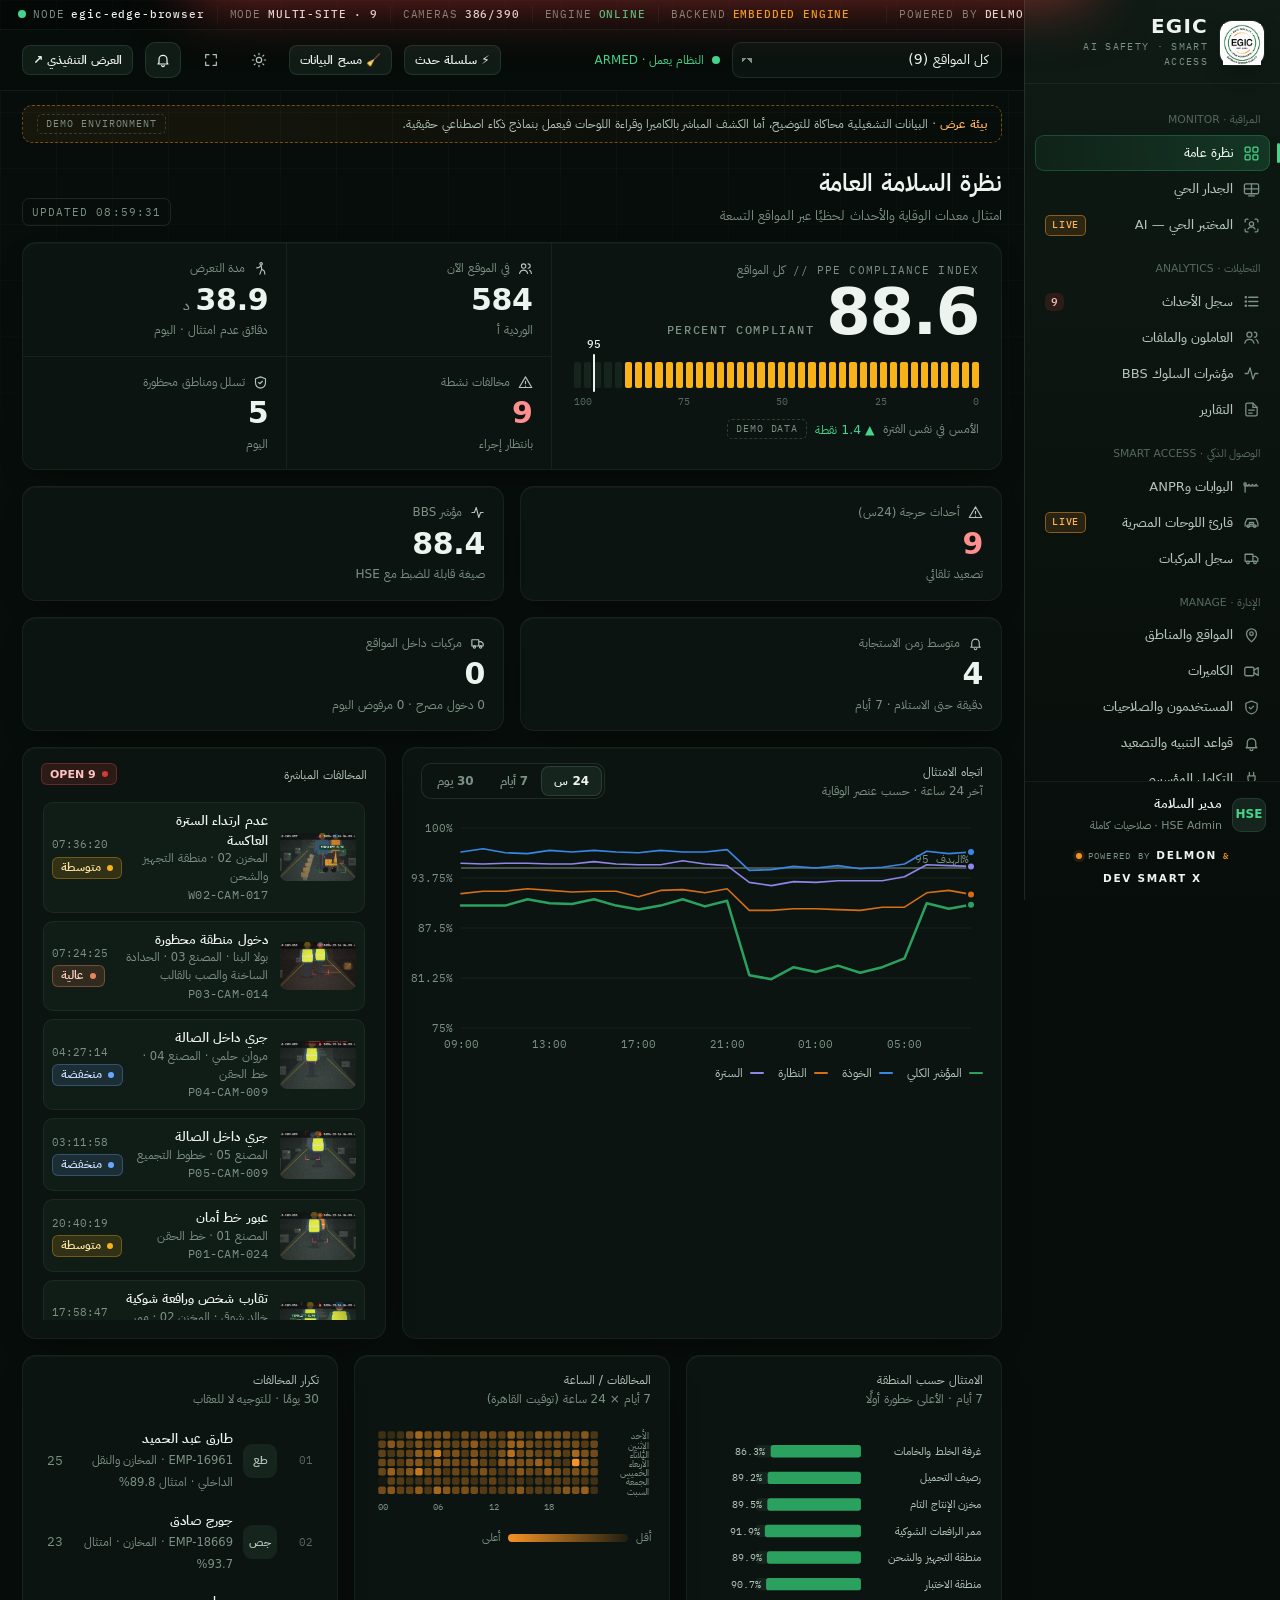
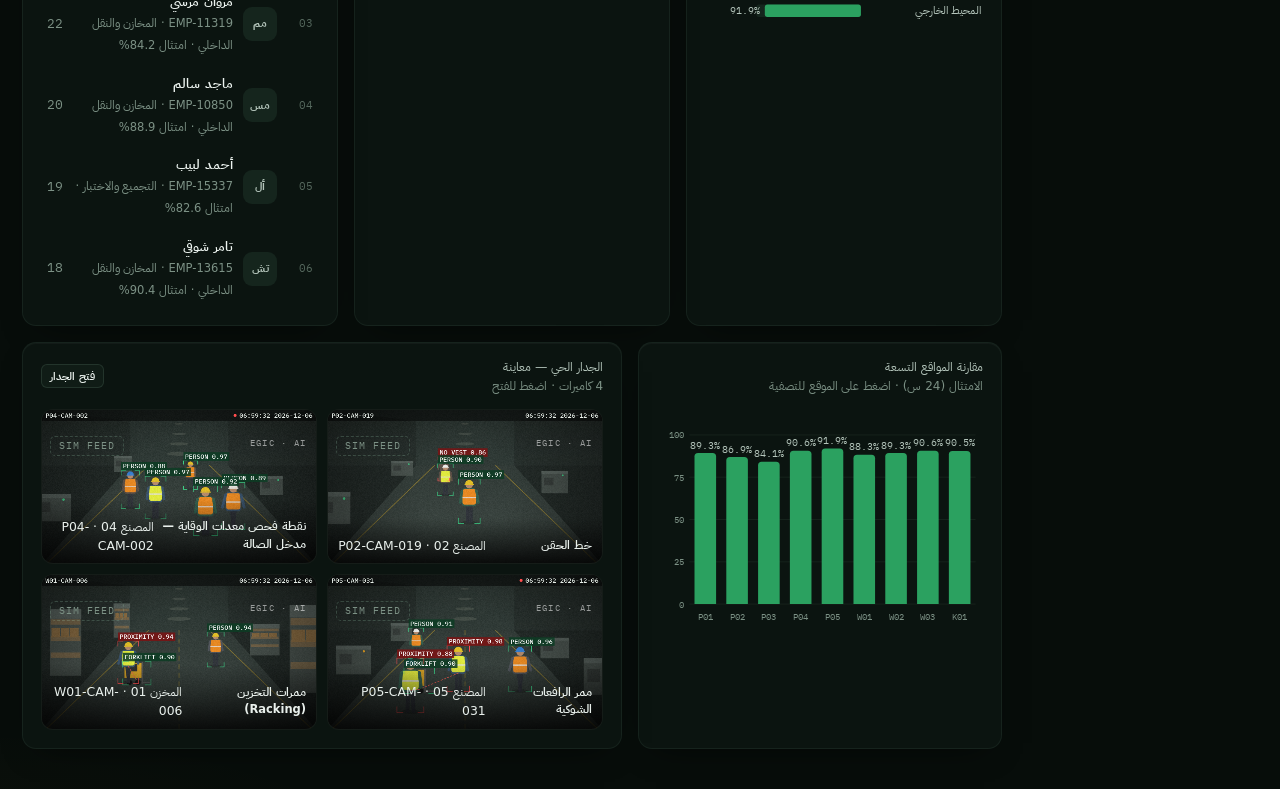
==== commit b4fc8585: "Add "clear test data" button - Header button wipes evidence snapshots + live journal on the server a" ====
--- a/platform/console.html
+++ b/platform/console.html
@@ -37,6 +37,7 @@
       <span class="armed hide-sm"><span class="dot dot--on"></span>النظام يعمل · ARMED</span>
       <span class="grow"></span>
       <button class="btn btn--sm" id="demoBtn" title="تشغيل سلسلة الحدث التوضيحية">⚡ سلسلة حدث</button>
+      <button class="btn btn--sm" id="resetBtn" title="مسح بيانات التجارب (صور الأدلة وسجل الأحداث)">🧹 مسح البيانات</button>
       <button class="btn btn--icon btn--ghost" id="themeBtn" aria-label="تبديل الوضع الفاتح/الداكن"></button>
       <button class="btn btn--icon btn--ghost" id="fsBtn" aria-label="ملء الشاشة"></button>
       <button class="btn btn--icon bell" id="bellBtn" aria-label="التنبيهات"><span class="count" id="bellCount">0</span></button>
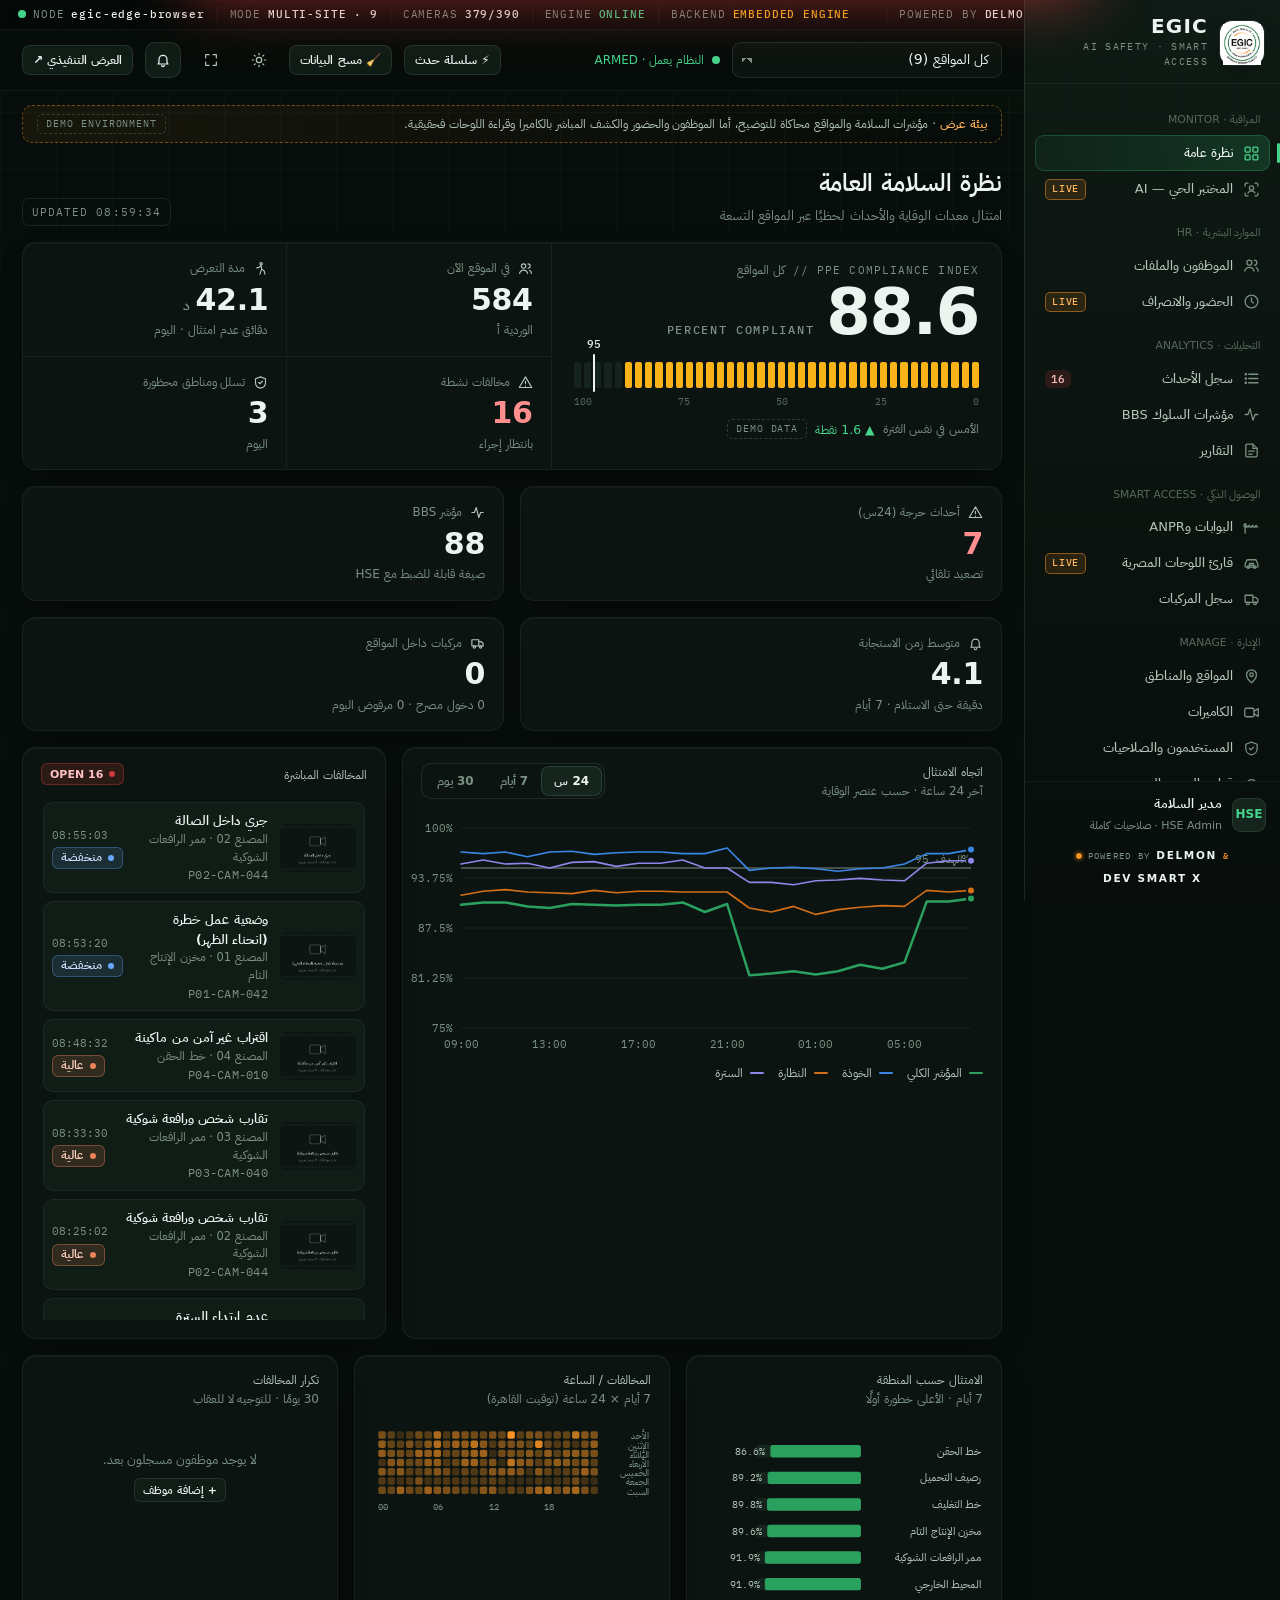
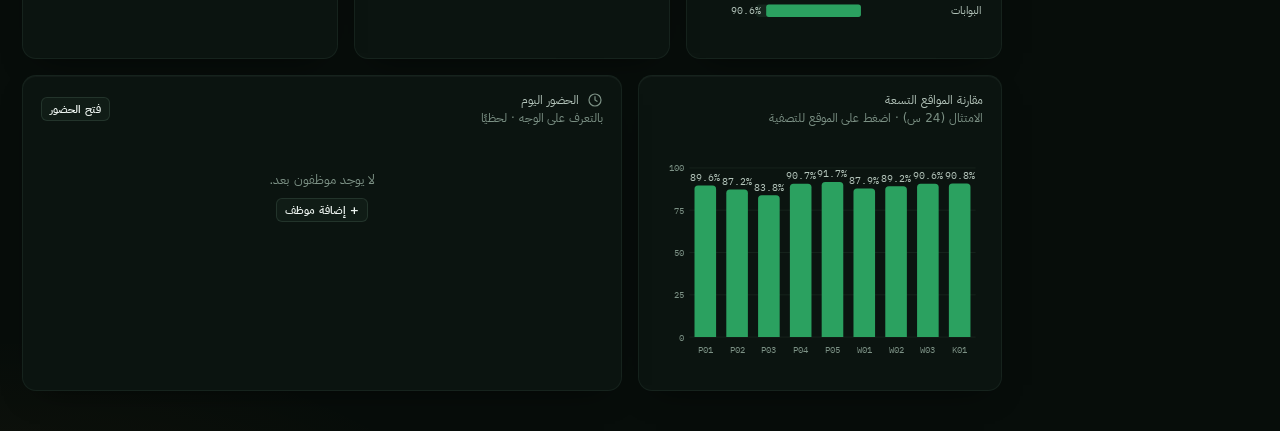
==== commit 368b96d5: "IP cameras, edge agent for Railway, employees + face attendance - Removed the simulated live wall an" ====
--- a/platform/console.html
+++ b/platform/console.html
@@ -43,7 +43,7 @@
       <button class="btn btn--icon bell" id="bellBtn" aria-label="التنبيهات"><span class="count" id="bellCount">0</span></button>
       <a class="btn btn--sm hide-sm" href="index.html">العرض التنفيذي ↗</a>
     </header>
-    <div class="demo-ribbon" id="ribbon"><span><b>بيئة عرض</b> · البيانات التشغيلية محاكاة للتوضيح، أما الكشف المباشر بالكاميرا وقراءة اللوحات فيعمل بنماذج ذكاء اصطناعي حقيقية.</span><span class="tag-demo">DEMO ENVIRONMENT</span></div>
+    <div class="demo-ribbon" id="ribbon"><span><b>بيئة عرض</b> · مؤشرات السلامة والمواقع محاكاة للتوضيح، أما الموظفون والحضور والكشف المباشر بالكاميرا وقراءة اللوحات فحقيقية.</span><span class="tag-demo">DEMO ENVIRONMENT</span></div>
     <section class="view" id="view" tabindex="-1"></section>
   </main>
 </div>
@@ -71,5 +71,6 @@
 <script src="js/console.js"></script>
 <script src="js/console2.js"></script>
 <script src="js/live.js"></script>
+<script src="js/attendance.js"></script>
 </body>
 </html>
